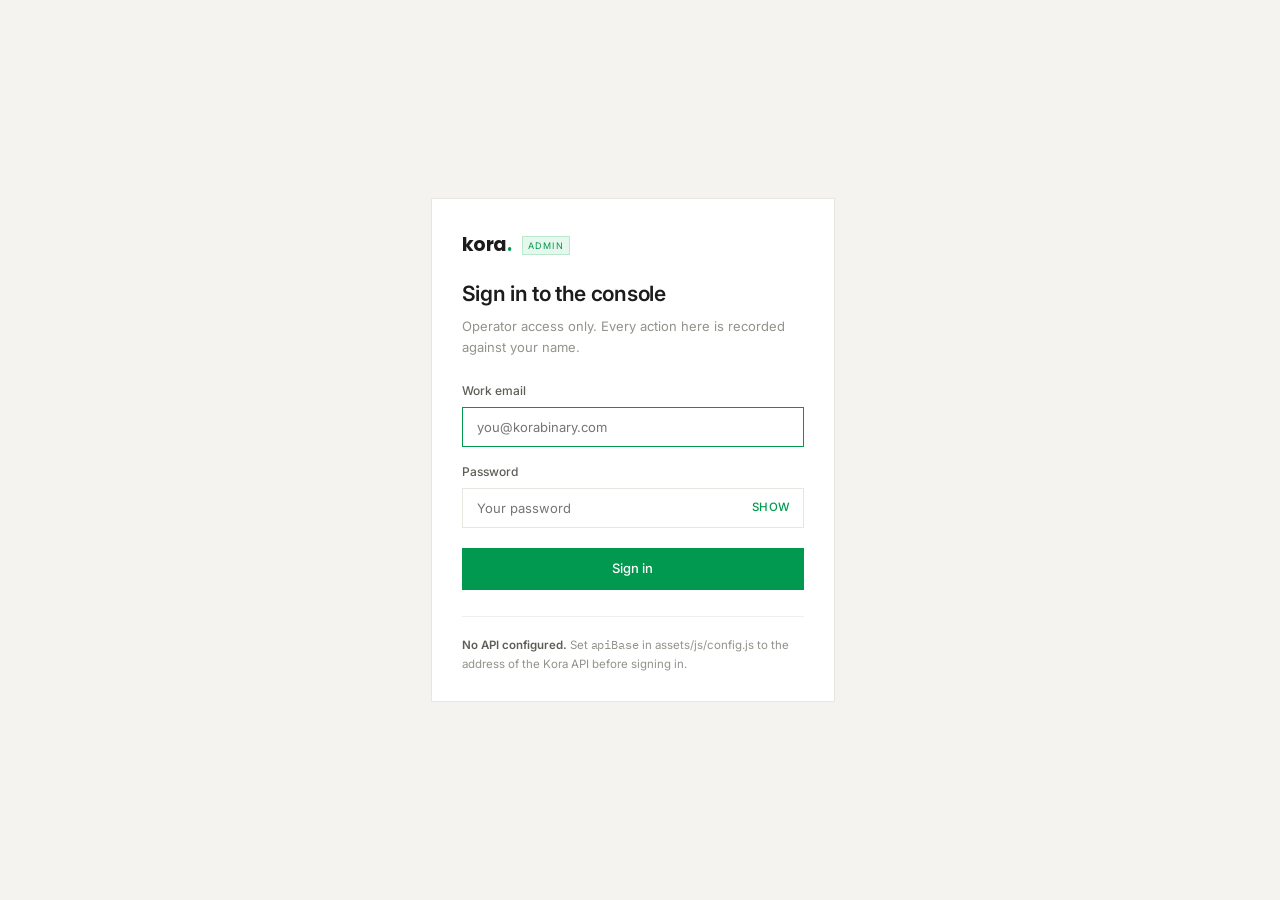
==== index.html @ 2da82803 "Kora admin: the console for KoraBinary, LyraBinary and VexaBinary, in the obisflow look Co-Authored-" ====
<!doctype html>
<html lang="en">
<head>
<meta charset="utf-8">
<meta name="viewport" content="width=device-width,initial-scale=1">
<title>Kora Admin, Dashboard</title>
<link rel="icon" href="assets/favicon.ico" sizes="any">
<link rel="icon" type="image/png" sizes="32x32" href="assets/favicon-32.png">
<link rel="apple-touch-icon" href="assets/apple-touch-icon.png">
<link rel="preconnect" href="https://fonts.gstatic.com" crossorigin>
<link rel="stylesheet" href="https://fonts.googleapis.com/css2?family=Inter:wght@400;500;600;700&family=Poppins:wght@700&family=IBM+Plex+Mono:wght@400;500;600&display=swap">
<link rel="stylesheet" href="assets/css/admin.css">
</head>
<body data-page="dashboard" data-title="Dashboard">
<script src="assets/js/config.js"></script>
<script src="assets/js/api.js"></script>
<script src="assets/js/admin.js"></script>
<script>
(function () {
  var A = window.Admin;
  if (!A.mountChrome()) return;   /* not signed in */

  var page = document.getElementById('page');

  async function load() {
    page.innerHTML = A.loadingBlock('Loading the console');

    var stats, daily, payments, queue;
    try {
      /* Fetched together: four sequential round trips would make the
         dashboard feel broken on a cold Render instance. */
      var results = await Promise.all([
        A.data.stats(),
        A.data.daily(14),
        A.data.payments({ limit: 8, provider: 'payhero' }),   /* M-Pesa prompts only */
        A.data.withdrawals({ status: 'pending', limit: 6 })
      ]);
      stats = results[0];
      daily = results[1];
      payments = results[2].payments;
      queue = results[3].withdrawals;
    } catch (err) {
      page.innerHTML = A.errorBlock(err.message, 'retry');
      document.getElementById('retry').addEventListener('click', load);
      return;
    }

    /* ---- headline figures ----
       Money held is first and on its own: it is what is owed to
       customers, and the number an operator should never have to hunt
       for. */
    if (!stats.users && !stats.depositCount && !payments.length) {
      page.innerHTML = A.card('Dashboard',
        A.emptyBlock('Nothing has happened yet',
          'Once people sign up and money starts moving, this is where it is summarised.',
          '<a class="btn btn-ghost btn-sm" href="users.html">Open users</a>'), '', true);
      return;
    }

    var kpis = '<div class="kpis">' +
      A.kpi('Customer funds held', A.usd(stats.heldMinor),
        'across ' + A.count(stats.activeUsers) + ' active accounts') +
      A.kpi('Deposits settled', A.shortMoney(stats.depositsMinor, 'KES'),
        A.count(stats.depositCount) + ' payments') +
      A.kpi('Payouts awaiting review', A.usd(stats.payoutsPendingMinor),
        stats.payoutsPending + ' request' + (stats.payoutsPending === 1 ? '' : 's'),
        stats.payoutsPending ? 'neg' : '') +
      A.kpi('Settlement rate', stats.settlementRate.toFixed(1) + '%',
        stats.failedCount + ' failed, ' + stats.pendingCount + ' pending',
        stats.settlementRate >= 85 ? 'pos' : 'neg') +
    '</div>';

    /* ---- 14-day bars, flat colour ---- */
    var peak = Math.max(1, Math.max.apply(null, daily.map(function (d) {
      return Math.max(d.depositsMinor, d.withdrawalsMinor);
    })));
    var bars = '<div class="bars">' + daily.map(function (d) {
      var label = new Date(d.t).toLocaleDateString('en-GB', { day: '2-digit', month: 'short' });
      return '<div class="bar-col" title="' + label + ' \u2014 in ' +
          A.shortMoney(d.depositsMinor, 'KES') + ', out ' +
          A.shortMoney(d.withdrawalsMinor, 'KES') + '">' +
        '<div class="bar" style="height:' + Math.round(d.depositsMinor / peak * 100) + '%"></div>' +
        '<div class="bar alt" style="height:' + Math.round(d.withdrawalsMinor / peak * 100) + '%"></div>' +
        '<div class="bar-x">' + new Date(d.t).getDate() + '</div>' +
      '</div>';
    }).join('') + '</div>' +
    '<div class="legend" style="margin-top:14px">' +
      '<span><i class="a"></i>Deposits</span><span><i class="b"></i>Withdrawals</span>' +
    '</div>';

    var recent = payments.slice(0, 8).map(function (p) {
      return '<tr><td>' + A.who(p.userName, p.reference) + '</td>' +
        '<td>' + A.esc(p.providerLabel) + '</td>' +
        '<td class="num right">' + A.money(p.amountMinor, p.currency) + '</td>' +
        '<td class="right">' + A.pill(p.status) + '</td>' +
        '<td class="right muted">' + A.ago(p.created) + '</td></tr>';
    });

    var waiting = queue.slice(0, 6).map(function (w) {
      return '<tr><td>' + A.who(w.userName, w.destination) + '</td>' +
        '<td class="num right">' + A.usd(w.amountMinor) + '</td>' +
        '<td class="right muted">' + A.ago(w.created) + '</td></tr>';
    });

    page.innerHTML =
      kpis +
      '<div class="split">' +
        A.card('Money in and out, last 14 days', bars) +
        A.card('Payouts waiting',
          A.table([{ label: 'Customer' }, { label: 'Amount', right: true },
                   { label: 'Waiting', right: true }], waiting),
          '<a class="btn btn-ghost btn-sm" href="withdrawals.html">Open queue</a>', true) +
      '</div>' +
      A.card('Recent deposits',
        A.table([
          { label: 'Customer' }, { label: 'Method' }, { label: 'Amount', right: true },
          { label: 'Status', right: true }, { label: 'When', right: true }
        ], recent),
        '<a class="btn btn-ghost btn-sm" href="payments.html">See all</a>', true) +
      (A.data.live ? '' :
        '<div class="foot-note">Mock data held in the browser. ' +
        'Set apiBase in assets/js/config.js to read from the API.</div>');
  }

  load();
})();
</script>
</body>
</html>
---- assets/css/admin.css ----
/* ============================================================
   Nexas Admin
   White ground, purple actions, square corners, flat colour.
   No gradients, no rounded cards, no decorative colour — an operator
   console is read all day, and everything that is not information is
   noise.
   ============================================================ */

:root{
  /* neutrals */
  --bg:#FAFAF9;
  --surface:#FFFFFF;
  --surface-2:#F4F3F0;
  --surface-3:#EDEBE6;
  --line:#E8E6E1;
  --line-soft:#F0EFEB;
  --text:#1C1C1C;
  --text-2:#5E5E59;
  --muted:#93928C;

  /* purple — the only accent in the console */
  --purple:#00994F;
  --purple-hover:#007A3F;
  --purple-soft:#E6F7EE;
  --purple-line:#B9E8CF;
  --purple-pale:#8FD9B3;

  /* status */
  --pos:#00A861;
  --pos-soft:#E6F4ED;
  --neg:#E0413F;
  --neg-soft:#FCEBEA;
  --warn:#9A6100;
  --warn-soft:#FDF2E2;
  --info:#20558A;
  --info-soft:#E8F0F8;

  /* The same family as the site, and the same family as the figures
     below it. One typeface across the console reads as one tool. */
  --sans:"Inter",-apple-system,BlinkMacSystemFont,"Segoe UI",Helvetica,Arial,sans-serif;
  --mono:"IBM Plex Mono",ui-monospace,SFMono-Regular,Menlo,Consolas,monospace;

  --rail:236px;
  --topbar:60px;
}

*{box-sizing:border-box;-webkit-tap-highlight-color:transparent}
html{scrollbar-gutter:stable}
html,body{height:100%}
body{
  margin:0;background:var(--bg);color:var(--text);
  font-family:var(--sans);font-size:14px;line-height:1.5;
  -webkit-font-smoothing:antialiased;
}
button{font:inherit;color:inherit;background:none;border:none;cursor:pointer;padding:0}
input,select,textarea{font:inherit}
a{color:inherit;text-decoration:none}
svg{display:block}
table{border-collapse:collapse;width:100%}
[hidden]{display:none!important}
:focus-visible{outline:2px solid var(--purple);outline-offset:2px}

.num{font-family:var(--mono);font-variant-numeric:tabular-nums;letter-spacing:-.01em}
.muted{color:var(--muted)}
.pos{color:var(--pos)} .neg{color:var(--neg)}

/* ---------------- shell ---------------- */
.shell{display:flex;min-height:100dvh}

.rail{
  width:var(--rail);flex:none;border-right:1px solid var(--line);
  background:var(--surface);display:flex;flex-direction:column;
  position:sticky;top:0;height:100dvh;
}
.rail-brand{
  display:flex;align-items:center;gap:10px;height:var(--topbar);
  padding:0 18px;border-bottom:1px solid var(--line-soft);flex:none;
}
.rail-brand b{font-size:15px;letter-spacing:.18em;text-transform:uppercase;font-weight:600}
.rail-brand span{
  font-size:9px;letter-spacing:.14em;text-transform:uppercase;color:var(--purple);
  border:1px solid var(--purple-line);background:var(--purple-soft);padding:2px 5px;
}
.rail-nav{padding:14px 10px;display:flex;flex-direction:column;gap:1px;overflow-y:auto}
.rail-sect{
  font-size:9.5px;letter-spacing:.14em;text-transform:uppercase;color:var(--muted);
  padding:16px 10px 7px;font-weight:600;
}
.rail-nav a{
  display:flex;align-items:center;gap:11px;padding:9px 10px;
  color:var(--text-2);font-size:13.5px;border-left:2px solid transparent;
}
.rail-nav a:hover{background:var(--surface-2);color:var(--text)}
.rail-nav a.on{
  background:var(--purple-soft);color:var(--purple);
  border-left-color:var(--purple);font-weight:500;
}
.rail-nav a svg{flex:none;opacity:.85}
.rail-foot{margin-top:auto;padding:14px;border-top:1px solid var(--line-soft);font-size:11.5px;color:var(--muted)}

.main{flex:1;min-width:0;display:flex;flex-direction:column}
.topbar{
  height:var(--topbar);flex:none;display:flex;align-items:center;gap:14px;
  padding:0 22px;border-bottom:1px solid var(--line);background:var(--surface);
  position:sticky;top:0;z-index:20;
}
.topbar h1{font-size:15.5px;font-weight:600;margin:0;letter-spacing:-.01em}
.topbar .spacer{flex:1}
.who{display:flex;align-items:center;gap:9px;font-size:12.5px;color:var(--text-2)}
.who i{
  width:28px;height:28px;display:grid;place-items:center;font-style:normal;
  background:var(--purple-soft);color:var(--purple);font-size:12px;font-weight:600;
  border:1px solid var(--purple-line);
}
.page{padding:22px;display:flex;flex-direction:column;gap:20px}

/* ---------------- buttons ---------------- */
.btn{
  display:inline-flex;align-items:center;justify-content:center;gap:8px;
  padding:9px 16px;font-size:13px;font-weight:500;border-radius:0;
  border:1px solid transparent;white-space:nowrap;
}
.btn-primary{background:var(--purple);color:#fff}
.btn-primary:hover{background:var(--purple-hover)}
.btn-ghost{background:var(--surface);border-color:var(--line);color:var(--text)}
.btn-ghost:hover{background:var(--surface-2)}
.btn-quiet{color:var(--purple);padding:7px 10px}
.btn-quiet:hover{background:var(--purple-soft)}
.btn-danger{background:var(--surface);border-color:var(--line);color:var(--neg)}
.btn-danger:hover{background:var(--neg-soft)}
.btn-sm{padding:6px 11px;font-size:12px}
.btn:disabled{opacity:.45;cursor:not-allowed}

/* ---------------- cards ---------------- */
.card{background:var(--surface);border:1px solid var(--line);border-radius:0}
.card-head{
  display:flex;align-items:center;gap:12px;
  padding:14px 16px;border-bottom:1px solid var(--line-soft);
}
.card-head h2{font-size:13.5px;font-weight:600;margin:0}
.card-head .spacer{flex:1}
.card-body{padding:16px}

/* KPI row */
.kpis{display:grid;grid-template-columns:repeat(2,1fr);gap:0;border:1px solid var(--line)}
.kpi{padding:16px 18px;border-right:1px solid var(--line-soft);border-top:1px solid var(--line-soft)}
.kpi:nth-child(-n+2){border-top:none}
.kpi:nth-child(2n){border-right:none}
.kpi-label{font-size:10px;letter-spacing:.12em;text-transform:uppercase;color:var(--muted);font-weight:600}
.kpi-value{font-family:var(--mono);font-size:24px;margin-top:9px;letter-spacing:-.02em}
.kpi-note{font-size:11.5px;color:var(--muted);margin-top:6px}
.kpi-note.pos{color:var(--pos)} .kpi-note.neg{color:var(--neg)}

/* ---------------- tables ---------------- */
.table-wrap{overflow-x:auto}
table th{
  text-align:left;font-size:10px;letter-spacing:.11em;text-transform:uppercase;
  color:var(--muted);font-weight:600;padding:10px 14px;
  border-bottom:1px solid var(--line);background:var(--surface-2);white-space:nowrap;
}
table td{padding:12px 14px;border-bottom:1px solid var(--line-soft);font-size:13px;vertical-align:middle}
table tr:last-child td{border-bottom:none}
tbody tr:hover{background:var(--surface-2)}
td.right,th.right{text-align:right}
td.num{font-family:var(--mono);font-variant-numeric:tabular-nums}
.cell-main{font-weight:500}
.cell-sub{font-size:11.5px;color:var(--muted);margin-top:2px}
.row-click{cursor:pointer}

/* ---------------- status pills ---------------- */
/* The word carries the colour, nothing else. Boxed pills put a second
   coloured shape in every row, and a table of forty rows then reads as
   a grid of blocks rather than a list of people. */
.pill{
  display:inline-block;padding:0;background:none;border:none;
  font-size:10.5px;font-weight:600;letter-spacing:.07em;text-transform:uppercase;
}
.pill.ok{color:var(--pos)}
.pill.bad{color:var(--neg)}
.pill.wait{color:var(--warn)}
.pill.info{color:var(--info)}
.pill.off{color:var(--muted)}

/* ---------------- filters ---------------- */
/* Filters sit on the right. The search box, where there is one, keeps
   the left edge and pushes everything after it across — so the controls
   land in the same place on every page whether or not a search exists. */
.filters{display:flex;align-items:center;gap:8px;flex-wrap:wrap;justify-content:flex-end}
.filters .search-field{margin-right:auto}
.field{
  display:flex;align-items:center;gap:8px;border:1px solid var(--line);
  background:var(--surface);padding:0 10px;height:34px;
}
.field svg{color:var(--muted);flex:none}
.field input,.field select{
  border:none;outline:none;background:none;height:100%;min-width:0;
  font-size:13px;color:var(--text);
}
.field input{width:210px}
.seg{display:flex;border:1px solid var(--line)}
.seg button{padding:7px 13px;font-size:12.5px;color:var(--text-2);border-right:1px solid var(--line)}
.seg button:last-child{border-right:none}
.seg button:hover{background:var(--surface-2)}
/* A ticket, and the reply to it. Somebody typed this into a phone at
   midnight; it keeps its own line breaks rather than becoming one
   paragraph. */
.ticket-body{
  border:1px solid var(--line);background:var(--surface-2);padding:11px 12px;
  font-size:13px;line-height:1.6;white-space:pre-wrap;word-break:break-word;
}
/* A reply needs room. The single-line .field is the wrong shape for it. */
.field:has(textarea){height:auto;padding:8px 10px;align-items:stretch}
.field textarea{
  border:none;outline:none;background:none;width:100%;resize:vertical;
  color:var(--text);font-size:13px;line-height:1.55;min-height:96px;
}
.seg button.on{background:var(--purple);color:#fff}

/* ---------------- chart ---------------- */
.bars{display:flex;align-items:flex-end;gap:6px;height:150px;padding:0 2px}
.bar-col{flex:1;display:flex;flex-direction:column;justify-content:flex-end;align-items:center;gap:7px;height:100%}
.bar{width:100%;background:var(--purple);min-height:2px}
.bar.alt{background:var(--purple-pale)}
.bar-x{font-size:10px;color:var(--muted);white-space:nowrap}
.legend{display:flex;gap:16px;font-size:11.5px;color:var(--muted)}
.legend span{display:flex;align-items:center;gap:6px}
.legend i{width:10px;height:10px;display:block}
.legend i.a{background:var(--purple)} .legend i.b{background:var(--purple-pale)}

/* ---------------- modal ----------------
   Centred, narrow, and it never scrolls the page behind it. The body
   scrolls inside itself so a long error is readable without the footer
   and its copy button leaving the screen — which is the whole reason
   somebody opened it. */
.modal{
  position:fixed;inset:0;z-index:60;display:flex;align-items:center;
  justify-content:center;padding:20px;
  opacity:0;pointer-events:none;transition:opacity .16s ease;
}
.modal.on{opacity:1;pointer-events:auto}
.modal-box{
  width:min(100%,640px);max-height:86vh;display:flex;flex-direction:column;
  background:var(--surface);border:1px solid var(--line);
  box-shadow:0 24px 60px rgba(18,22,28,.22);
  transform:translateY(8px);transition:transform .18s cubic-bezier(.32,.72,0,1);
}
.modal.on .modal-box{transform:none}
.modal-head{
  display:flex;align-items:flex-start;gap:12px;padding:16px 16px 14px;
  border-bottom:1px solid var(--line);
}
.modal-head h2{margin:0;font-size:15px;font-weight:600}
.modal-head p{margin:3px 0 0;font-size:12.5px;color:var(--muted);line-height:1.5}
.modal-head .spacer{flex:1}
/* A failure says so before it is read: a red edge along the top, rather
   than a red panel, which would make every line in it look like an
   error message. */
.modal.bad .modal-box{border-top:2px solid var(--neg)}
.modal.ok .modal-box{border-top:2px solid var(--pos)}
.modal-body{padding:16px;overflow-y:auto;display:flex;flex-direction:column;gap:14px}
.modal-foot{
  padding:12px 16px;border-top:1px solid var(--line);
  display:flex;gap:8px;flex-wrap:wrap;align-items:center;
}
.modal-foot .spacer{flex:1}

/* The block that gets copied. Monospace, selectable, and scrolling
   sideways rather than wrapping a URL into something that cannot be
   pasted back. */
.diag{
  margin:0;padding:12px;background:var(--surface-2);border:1px solid var(--line);
  font-family:var(--mono);font-size:11.5px;line-height:1.65;color:var(--text-2);
  white-space:pre-wrap;word-break:break-word;max-height:340px;overflow:auto;
  user-select:text;
}

/* ---------------- the test bench ---------------- */
.test-row{
  display:flex;align-items:center;gap:14px;padding:14px 16px;
}
.test-row + .test-row{border-top:1px solid var(--line-soft)}
.test-main{min-width:0;flex:1}
.test-main b{display:block;font-size:13.5px;font-weight:500}
.test-main span{display:block;font-size:12px;color:var(--muted);line-height:1.55;margin-top:2px}
/* The result line replaces the description once a test has run, so a row
   says what happened rather than what it would do. */
.test-main .result{margin-top:5px;font-family:var(--mono);font-size:11.5px}
.test-main .result.ok{color:var(--pos)}
.test-main .result.bad{color:var(--neg)}
.test-main .result.wait{color:var(--warn)}
.test-act{display:flex;align-items:center;gap:8px;flex:none}
.test-form{
  display:flex;gap:8px;flex-wrap:wrap;align-items:flex-end;
  padding:14px 16px;border-top:1px solid var(--line-soft);background:var(--surface-2);
}
.test-form .field-block{flex:1;min-width:190px}
@media (max-width:640px){
  .test-row{flex-wrap:wrap}
  .test-act{width:100%}
  .test-act .btn{flex:1}
}

/* ---------------- drawer ---------------- */
.scrim{
  position:fixed;inset:0;background:rgba(18,22,28,.4);z-index:40;
  opacity:0;pointer-events:none;transition:opacity .18s ease;
}
.scrim.on{opacity:1;pointer-events:auto}
.drawer{
  position:fixed;top:0;right:0;bottom:0;width:min(92vw,460px);z-index:50;
  background:var(--surface);border-left:1px solid var(--line);
  transform:translateX(102%);transition:transform .22s cubic-bezier(.32,.72,0,1);
  display:flex;flex-direction:column;overflow-y:auto;
}
.drawer.on{transform:none}
.drawer-head{
  display:flex;align-items:flex-start;gap:12px;padding:18px;
  border-bottom:1px solid var(--line);position:sticky;top:0;background:var(--surface);
}
.drawer-head h2{margin:0;font-size:16px;font-weight:600}
.drawer-head p{margin:3px 0 0;font-size:12.5px;color:var(--muted)}
.drawer-body{padding:18px;display:flex;flex-direction:column;gap:18px}
.drawer-foot{
  margin-top:auto;padding:14px 18px;border-top:1px solid var(--line);
  display:flex;gap:8px;flex-wrap:wrap;position:sticky;bottom:0;background:var(--surface);
}
.iconbtn{width:30px;height:30px;display:grid;place-items:center;color:var(--muted);flex:none}
.iconbtn:hover{background:var(--surface-2);color:var(--text)}

.kv{display:flex;justify-content:space-between;gap:16px;padding:9px 0;font-size:13px}
.kv + .kv{border-top:1px solid var(--line-soft)}
.kv span{color:var(--muted)}
.kv b{font-weight:500}
.sect-label{
  font-size:10px;letter-spacing:.12em;text-transform:uppercase;
  color:var(--muted);font-weight:600;margin-bottom:8px;
}

/* ---------------- misc ---------------- */
.empty{padding:44px 20px;text-align:center;color:var(--muted);font-size:13px}
.toast{
  position:fixed;left:50%;bottom:24px;transform:translate(-50%,10px);z-index:80;
  background:var(--text);color:#fff;padding:11px 18px;font-size:12.5px;
  opacity:0;pointer-events:none;transition:opacity .18s ease,transform .18s ease;
}
.toast.on{opacity:1;transform:translate(-50%,0)}
.foot-note{font-size:11.5px;color:var(--muted);padding:0 2px 8px}

.rail-toggle{display:none}

/* ---------------- narrow ---------------- */
@media (max-width:900px){
  .rail{
    position:fixed;left:0;top:0;z-index:45;transform:translateX(-102%);
    transition:transform .22s cubic-bezier(.32,.72,0,1);
  }
  .rail.on{transform:none}
  .rail-toggle{display:grid}
  .page{padding:16px}
  .kpis{grid-template-columns:1fr 1fr}
}
@media (min-width:1100px){
  .kpis{grid-template-columns:repeat(4,1fr)}
  .kpi:nth-child(-n+4){border-top:none}
  .kpi:nth-child(2n){border-right:1px solid var(--line-soft)}
  .kpi:nth-child(4n){border-right:none}
  .split{display:grid;grid-template-columns:1.6fr 1fr;gap:20px;align-items:start}
}


/* ---------------- loader ----------------
   Flat purple bars. Same idea as the trading app so a wait reads the
   same wherever it appears. */
.loader{display:inline-flex;align-items:center;gap:3px;height:16px}
.loader i{
  display:block;width:3px;height:16px;background:currentColor;
  animation:loadbar .9s ease-in-out infinite;transform-origin:center;
}
.loader i:nth-child(1){animation-delay:-.08s}
.loader i:nth-child(2){animation-delay:-.16s}
.loader i:nth-child(3){animation-delay:-.24s}
.loader i:nth-child(4){animation-delay:-.32s}
.loader.sm i{height:13px;width:2.5px}
@keyframes loadbar{0%,80%,100%{transform:scaleY(.36)}40%{transform:scaleY(1)}}
@media (prefers-reduced-motion:reduce){.loader i{transform:scaleY(1)}}

/* ---------------- sign in ---------------- */
.signin-page{background:var(--surface-2)}
.signin{
  min-height:100dvh;display:flex;align-items:center;justify-content:center;
  padding:28px 20px;
}
.signin-card{
  width:100%;max-width:404px;background:var(--surface);
  border:1px solid var(--line);border-radius:0;padding:32px 30px 26px;
}
.signin-brand{display:flex;align-items:center;gap:9px;margin-bottom:26px}
.signin-brand b{font-size:15px;letter-spacing:.18em;text-transform:uppercase;font-weight:600}
.signin-brand span{
  font-size:9px;letter-spacing:.14em;text-transform:uppercase;color:var(--purple);
  border:1px solid var(--purple-line);background:var(--purple-soft);padding:2px 5px;
}
.signin h1{font-size:21px;font-weight:600;margin:0 0 7px;letter-spacing:-.015em}
.signin-sub{margin:0 0 24px;font-size:13px;color:var(--muted);line-height:1.6}
.signin form{display:flex;flex-direction:column;gap:16px}
.field-block{display:flex;flex-direction:column;gap:7px}
.field-block label{font-size:12px;font-weight:500;color:var(--text-2)}
.field-block .field{height:40px;padding:0 12px}
.field-block .field input{flex:1;width:100%}
.field-block .field:focus-within{border-color:var(--purple)}
.field-block .field.bad{border-color:var(--neg)}
.reveal{
  font-size:11.5px;font-weight:500;color:var(--purple);
  letter-spacing:.04em;text-transform:uppercase;flex:none;
}
.field-error{font-size:12px;color:var(--neg);line-height:1.5}
.signin-error{
  border:1px solid #F2CFCD;background:var(--neg-soft);padding:10px 12px;
}
.signin-go{width:100%;height:42px;margin-top:4px}
.signin-note{
  margin-top:26px;padding-top:18px;border-top:1px solid var(--line-soft);
  font-size:11.5px;color:var(--muted);line-height:1.7;
}
.signin-note b{color:var(--text-2);font-weight:600}
.signin-demo{
  display:flex;align-items:center;gap:8px;flex-wrap:wrap;margin-top:12px;
  padding:10px 12px;background:var(--surface-2);border:1px solid var(--line-soft);
}
.signin-demo span{
  font-size:9.5px;letter-spacing:.12em;text-transform:uppercase;font-weight:600;color:var(--muted);
}
.signin-demo code{
  font-family:var(--mono);font-size:11.5px;color:var(--text-2);
  background:var(--surface);border:1px solid var(--line);padding:3px 7px;
}

/* the rail footer now holds a sign-out */
.rail-foot{display:flex;flex-direction:column;gap:9px;align-items:flex-start}
.rail-out{
  display:flex;align-items:center;gap:11px;width:100%;
  padding:11px 14px;font-size:13px;color:var(--text-2);text-align:left;
  border-top:1px solid var(--line-soft);
}
.rail-out:hover{background:var(--neg-soft);color:var(--neg)}
.rail-out svg{flex:none;opacity:.8}


/* ---------------- rail profile ----------------
   The operator lives at the foot of the rail. It is a link, not a
   label: the place your own name appears is where you expect to go to
   change it. */
.rail-foot{display:flex;flex-direction:column;gap:0;padding:0}
.rail-source{padding:12px 14px;font-size:11px;color:var(--muted);border-bottom:1px solid var(--line-soft)}
.rail-me{
  display:flex;align-items:center;gap:10px;padding:12px 14px;
  border-left:2px solid transparent;
}
.rail-me:hover{background:var(--surface-2)}
.rail-me.on{background:var(--purple-soft);border-left-color:var(--purple)}
.rail-me > i{
  width:30px;height:30px;flex:none;display:grid;place-items:center;font-style:normal;
  background:var(--purple-soft);color:var(--purple);border:1px solid var(--purple-line);
  font-size:12px;font-weight:600;
}
.rail-me > span{flex:1;min-width:0}
.rail-me b{display:block;font-size:13px;font-weight:500;overflow:hidden;text-overflow:ellipsis;white-space:nowrap}
.rail-me span span{display:block;font-size:11px;color:var(--muted);margin-top:1px}
.rail-me svg{color:var(--muted);flex:none}
.rail-me.on > i{background:var(--surface);border-color:var(--purple)}


/* ---------------- finances ---------------- */
.legend i.c{background:var(--neg)}
.netbars{display:flex;align-items:stretch;gap:6px;height:112px;padding:0 2px}
.net-col{flex:1;display:flex;flex-direction:column;align-items:center}
.net-up{flex:1;display:flex;align-items:flex-end;width:100%}
.net-down{flex:1;display:flex;align-items:flex-start;width:100%}
/* min-height so a day that is barely negative still reads as a bar
   rather than a stray hairline under the axis */
.net-up i{display:block;width:100%;background:var(--purple);min-height:3px}
.net-down i{display:block;width:100%;background:var(--neg);min-height:3px}
.net-zero{width:100%;height:1px;background:var(--line);flex:none}

.dombar{display:flex;flex-direction:column;gap:3px;width:100%}
.dombar i,.dombar u{display:block;height:6px;min-width:2px}
.dombar i{background:var(--purple)}
.dombar u{background:var(--neg);opacity:.55}

.split-row{display:flex;align-items:center;gap:12px;padding:9px 0}
.split-row + .split-row{border-top:1px solid var(--line-soft)}
.split-row > span{width:64px;flex:none;font-size:13px}
.split-bar{flex:1;height:8px;background:var(--surface-3)}
.split-bar i{display:block;height:100%;background:var(--purple)}
.split-row b{font-size:13px;font-weight:500;min-width:88px;text-align:right}

/* ---------------- sessions ---------------- */
.live-card{border-color:var(--purple)}
.live-dot{
  width:8px;height:8px;flex:none;border-radius:50%;background:var(--neg);
  animation:livepulse 1.6s ease-in-out infinite;
}
@keyframes livepulse{0%,100%{opacity:1}50%{opacity:.25}}
@media (prefers-reduced-motion:reduce){.live-dot{animation:none}}

.sess-grid{display:grid;grid-template-columns:1fr;gap:0 28px}
.sess-note{
  margin:16px 0 0;padding:12px 14px;background:var(--surface-2);
  border:1px solid var(--line-soft);font-size:13px;color:var(--text-2);
}
.sess-form{display:grid;grid-template-columns:1fr;gap:16px}
.sess-form .sess-wide{grid-column:1/-1}
.sess-go{justify-self:start;grid-column:1/-1}

/* ---------------- roles ---------------- */
.role-row{display:flex;flex-direction:column;gap:3px;padding:11px 0}
.role-row + .role-row{border-top:1px solid var(--line-soft)}
.role-row b{font-size:13px;font-weight:600}
.role-row span{font-size:12.5px;color:var(--muted);line-height:1.6}

/* ---------------- profile ---------------- */
.profile-head{display:flex;align-items:center;gap:18px}
.profile-mark{
  width:64px;height:64px;flex:none;display:grid;place-items:center;
  background:var(--purple-soft);color:var(--purple);border:1px solid var(--purple-line);
  font-size:21px;font-weight:600;
}
.profile-head h2{margin:0;font-size:20px;font-weight:600}
.profile-head p{margin:3px 0 0;font-size:13px;color:var(--muted)}
.profile-role{
  display:inline-block;margin-top:9px;font-size:10px;font-weight:600;
  letter-spacing:.12em;text-transform:uppercase;color:var(--purple);
}
.rules{list-style:none;margin:14px 0 0;padding:0;display:flex;flex-wrap:wrap;gap:6px 22px}
.rules li{position:relative;padding-left:18px;font-size:12px;color:var(--muted)}
.rules li::before{
  content:"";position:absolute;left:2px;top:5px;width:7px;height:7px;
  border:1px solid var(--line);
}
.rules li.ok{color:var(--text-2)}
.rules li.ok::before{background:var(--purple);border-color:var(--purple)}

@media (min-width:760px){
  .sess-grid{grid-template-columns:1fr 1fr}
  .sess-form{grid-template-columns:1fr 1fr}
}


/* ---------------- donut ---------------- */
.chart-row{display:grid;grid-template-columns:1fr;gap:20px}
.donut-wrap{display:flex;align-items:center;gap:20px;flex-wrap:wrap}
.donut{position:relative;width:140px;height:140px;flex:none}
.donut svg{width:100%;height:100%;display:block}
.donut-mid{
  position:absolute;inset:0;display:flex;flex-direction:column;
  align-items:center;justify-content:center;text-align:center;pointer-events:none;
}
.donut-mid b{font-family:var(--mono);font-size:15px;letter-spacing:-.02em;line-height:1.2}
.donut-mid span{font-size:9.5px;letter-spacing:.11em;text-transform:uppercase;color:var(--muted);margin-top:3px}
.donut-key{list-style:none;margin:0;padding:0;flex:1;min-width:172px;display:flex;flex-direction:column}
.donut-key li{display:flex;align-items:center;gap:9px;padding:7px 0;font-size:12.5px}
.donut-key li + li{border-top:1px solid var(--line-soft)}
.donut-key i{width:9px;height:9px;flex:none;display:block}
.donut-key span{flex:1;min-width:0;overflow:hidden;text-overflow:ellipsis;white-space:nowrap}
.donut-key b{font-family:var(--mono);font-weight:500;font-size:12px}
.donut-key u{
  text-decoration:none;font-family:var(--mono);font-size:11px;color:var(--muted);
  min-width:34px;text-align:right;
}

/* ---------------- horizontal bars ---------------- */
.hbars{display:flex;flex-direction:column;gap:12px}
.hbar-head{display:flex;align-items:baseline;gap:10px;font-size:12.5px;margin-bottom:5px}
.hbar-name{flex:1;min-width:0;overflow:hidden;text-overflow:ellipsis;white-space:nowrap}
.hbar-host{color:var(--muted);font-size:11.5px;margin-left:4px}
.hbar-head b{font-family:var(--mono);font-weight:500;font-size:12px}
.hbar-head u{text-decoration:none;font-family:var(--mono);font-size:11px;color:var(--muted);min-width:38px;text-align:right}
.hbar-track{height:10px;background:var(--surface-3);border-radius:3px;overflow:hidden}
.hbar-track i{display:block;height:100%;border-radius:3px}
.hbar-note{font-size:10.5px;color:var(--muted);margin-top:2px}

/* ---------------- trend line ---------------- */
.trend{position:relative}
.trend svg{width:100%;height:170px;display:block;overflow:visible}
.trend-x{position:relative;height:16px;margin-top:4px}
.trend-x span{
  position:absolute;transform:translateX(-50%);
  font-size:10px;color:var(--muted);white-space:nowrap;
}

.swatch{
  display:inline-block;width:9px;height:9px;margin-right:8px;
  vertical-align:baseline;
}

@media (min-width:1000px){
  .chart-row{grid-template-columns:repeat(3,1fr)}
}

.chart-row.two{grid-template-columns:1fr}
@media (min-width:900px){.chart-row.two{grid-template-columns:1fr 1fr}}

/* a short checklist inside a drawer */
.notice-box{
  border:1px solid var(--line-soft);background:var(--surface-2);padding:14px;
}
.notice-box b{display:block;font-size:12.5px;font-weight:600;margin-bottom:8px}
.notice-box ul{margin:0;padding-left:18px}
.notice-box li{font-size:12.5px;color:var(--muted);line-height:1.7}


/* ---------------- empty state ----------------
   Quiet and explicit. A blank panel reads as a page that failed; a line
   saying what will appear here reads as a system waiting. */
.empty-state{
  display:flex;flex-direction:column;align-items:center;justify-content:center;
  gap:9px;padding:56px 24px;text-align:center;
}
.empty-state b{font-size:14.5px;font-weight:600;color:var(--text)}
.empty-state span{font-size:13px;color:var(--muted);line-height:1.7;max-width:46ch}
.empty-state .btn{margin-top:8px}

/* the rail has no brand block now, so the nav starts at the top */
.rail-nav{padding-top:18px}

/* ---------------- system status ---------------- */
/* One card per dependency, in a row that wraps. The dot carries the
   state and the word repeats it, because a dot alone is unreadable to
   anyone who cannot separate the two greens. */
.status-row{
  display:grid;grid-template-columns:repeat(auto-fit,minmax(190px,1fr));
  gap:0;border:1px solid var(--line);margin-bottom:18px;
}
.status-cell{padding:14px 16px;border-right:1px solid var(--line);min-width:0}
.status-cell:last-child{border-right:none}
.status-top{display:flex;align-items:center;gap:7px}
.status-dot{width:7px;height:7px;flex:none;border-radius:50%;background:var(--muted)}
.status-dot.live{background:var(--pos)}
.status-dot.warn{background:var(--warn)}
.status-dot.auth{background:var(--warn)}
.status-dot.down{background:var(--neg)}
.status-dot.off{background:var(--muted)}
.status-name{font-size:12.5px;font-weight:600;color:var(--text)}
.status-state{
  margin-left:auto;font-size:10.5px;font-weight:600;letter-spacing:.07em;
  text-transform:uppercase;color:var(--muted);
}
.status-state.live{color:var(--pos)}
.status-state.warn,.status-state.auth{color:var(--warn)}
.status-state.down{color:var(--neg)}
.status-detail{
  margin-top:6px;font-size:11.5px;color:var(--muted);
  overflow:hidden;text-overflow:ellipsis;white-space:nowrap;
}
.status-ms{font-family:var(--mono);font-size:10.5px;color:var(--muted);margin-top:3px}

/* ---------------- log rows ---------------- */
.log-level{
  font-family:var(--mono);font-size:10.5px;font-weight:600;
  letter-spacing:.06em;text-transform:uppercase;
}
.log-level.error{color:var(--neg)}
.log-level.warn{color:var(--warn)}
.log-level.info{color:var(--muted)}
.log-msg{font-size:13px;color:var(--text)}
.log-ctx{
  font-family:var(--mono);font-size:11px;color:var(--muted);margin-top:3px;
  white-space:pre-wrap;word-break:break-word;
}
.log-src{
  font-family:var(--mono);font-size:11px;color:var(--text-2);
}

/* ---------------- tier badge ----------------
   The one place in the console with a boxed label. Everything else uses
   coloured text, because a table of forty rows reads as a grid of blocks
   otherwise; this earns the box by being rare, which is the same reason
   it is legible at a glance. */
.tier-badge{
  display:inline-block;margin-left:8px;padding:2px 6px;vertical-align:1px;
  font-size:9.5px;font-weight:700;letter-spacing:.09em;
  color:var(--purple);border:1px solid var(--purple);
}

/* A staged-wins account, said plainly where an operator reads what is
   true about the account rather than what they can do to it. */
.demo-on{color:var(--warn);font-weight:600}
.tier-badge.warn{color:var(--warn);border-color:var(--warn)}

/* The submitted document, shown rather than downloaded. A reviewer who
   has to open a file to see it will approve things they have not seen. */
.kyc-doc{
  display:block;width:100%;max-height:420px;object-fit:contain;
  background:var(--surface-2);border:1px solid var(--line);
}
.seg button.on{background:var(--purple);color:#fff}

/* ---------------- which site a deposit came through ---------------- */
/* Novi is the default and stays quiet; Zeno is marked so it can be
   picked out of a long list at a glance. */
.site-tag{
  display:inline-block;font-size:10.5px;font-weight:600;letter-spacing:.07em;
  text-transform:uppercase;color:var(--muted);
}
.site-tag.kora,.site-tag.lyra,.site-tag.vexa,.site-tag.other{border:1px solid currentColor;padding:1px 6px;border-radius:0}
.site-tag.kora{color:#00994F}
.site-tag.lyra{color:#2563EB}
.site-tag.vexa{color:#B8860B}
.site-tag.other{color:#93928C}

.site-tag.zovian{color:#0F9D58}
.site-tag.zenik{color:#DB2777}
.site-tag.veno{color:#0891B2}
.site-tag.zavi{color:#9333EA}
.site-tag.other{color:#CA8A04}

/* Logo: the obisflow wordmark manner, type not an image. */
.rail-brand b{font-family:"Poppins",var(--sans);font-weight:700;letter-spacing:-.02em;text-transform:none;font-size:19px}
.rail-brand b em{font-style:normal;color:var(--purple)}
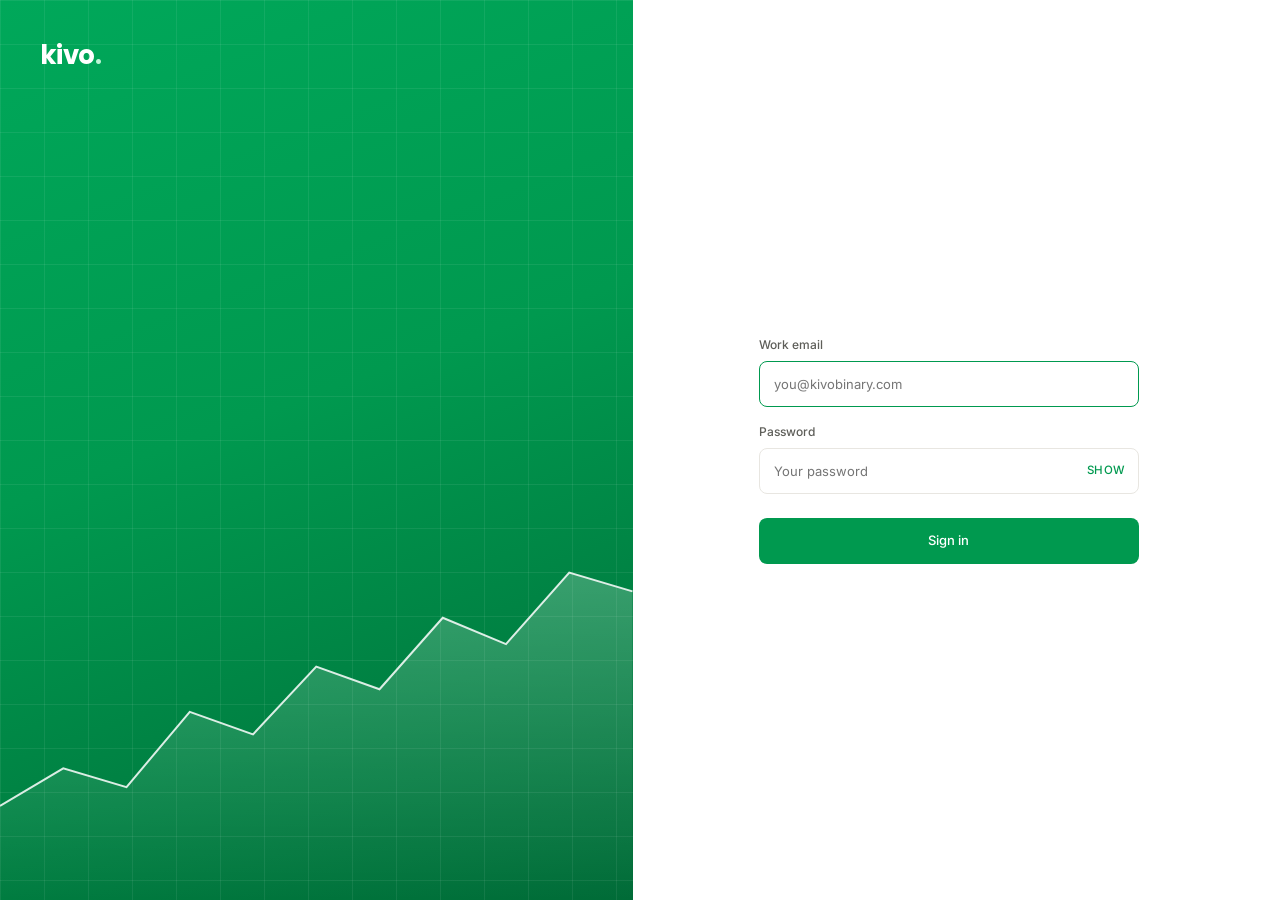
==== commit e9d386d7: "Renamed: Kivo admin for KivoBinary, ZenyTrade and VeraBinary Co-Authored-By: Claude Opus 5.5 <norepl" ====
--- a/index.html
+++ b/index.html
@@ -3,7 +3,7 @@
 <head>
 <meta charset="utf-8">
 <meta name="viewport" content="width=device-width,initial-scale=1">
-<title>Kora Admin, Dashboard</title>
+<title>Kivo Admin, Dashboard</title>
 <link rel="icon" href="assets/favicon.ico" sizes="any">
 <link rel="icon" type="image/png" sizes="32x32" href="assets/favicon-32.png">
 <link rel="apple-touch-icon" href="assets/apple-touch-icon.png">
--- a/assets/css/admin.css
+++ b/assets/css/admin.css
@@ -702,10 +702,10 @@
   display:inline-block;font-size:10.5px;font-weight:600;letter-spacing:.07em;
   text-transform:uppercase;color:var(--muted);
 }
-.site-tag.kora,.site-tag.lyra,.site-tag.vexa,.site-tag.other{border:1px solid currentColor;padding:1px 6px;border-radius:0}
-.site-tag.kora{color:#00994F}
-.site-tag.lyra{color:#2563EB}
-.site-tag.vexa{color:#B8860B}
+.site-tag.kivo,.site-tag.zeny,.site-tag.vera,.site-tag.other{border:1px solid currentColor;padding:1px 6px;border-radius:0}
+.site-tag.kivo{color:#00994F}
+.site-tag.zeny{color:#2563EB}
+.site-tag.vera{color:#B8860B}
 .site-tag.other{color:#93928C}
 
 .site-tag.zovian{color:#0F9D58}
@@ -717,3 +717,53 @@
 /* Logo: the obisflow wordmark manner, type not an image. */
 .rail-brand b{font-family:"Poppins",var(--sans);font-weight:700;letter-spacing:-.02em;text-transform:none;font-size:19px}
 .rail-brand b em{font-style:normal;color:var(--purple)}
+
+/* ---- the loader: two rings, ink outside, the brand green inside ---- */
+.loader{
+  --color-1:var(--text);--color-2:var(--purple);--size:1px;
+  width:calc(48 * var(--size));height:calc(48 * var(--size));
+  border:calc(3 * var(--size)) dotted var(--color-1);border-style:solid solid dotted dotted;
+  border-radius:50%;display:inline-block;position:relative;box-sizing:border-box;flex:none;
+  animation:rotation 2s linear infinite;background:none;gap:0;
+}
+.loader::after{
+  content:'';box-sizing:border-box;position:absolute;left:0;right:0;top:0;bottom:0;margin:auto;
+  border:calc(3 * var(--size)) dotted var(--color-2);border-style:solid solid dotted;
+  width:calc(24 * var(--size));height:calc(24 * var(--size));border-radius:50%;
+  animation:rotationBack 1s linear infinite;transform-origin:center center;
+}
+.loader i{display:none}
+.loader.sm{--size:.34px;--color-1:currentColor;--color-2:currentColor;margin-right:8px;vertical-align:middle}
+@keyframes rotation{0%{transform:rotate(0deg)}100%{transform:rotate(360deg)}}
+@keyframes rotationBack{0%{transform:rotate(0deg)}100%{transform:rotate(-360deg)}}
+
+/* ---------------- sign in: two columns ---------------- */
+.signin.split{display:grid;grid-template-columns:minmax(0,1fr) minmax(0,1fr);padding:0;align-items:stretch;min-height:100dvh}
+.signin-art{
+  position:relative;overflow:hidden;display:flex;flex-direction:column;justify-content:space-between;
+  padding:36px 40px;background:linear-gradient(160deg,#00A85A 0%,#00994F 45%,#006B37 100%);color:#fff;
+}
+.signin-art::before{
+  content:'';position:absolute;inset:0;pointer-events:none;
+  background-image:linear-gradient(rgba(255,255,255,.07) 1px,transparent 1px),linear-gradient(90deg,rgba(255,255,255,.07) 1px,transparent 1px);
+  background-size:44px 44px;
+}
+.signin-mark,.signin-mobile-mark{position:relative}
+.signin-mark b,.signin-mobile-mark b{font-family:"Poppins",var(--sans);font-weight:700;letter-spacing:-.02em;font-size:26px}
+.signin-mark b em{font-style:normal;color:#BDF5D6}
+.signin-chart{position:absolute;left:0;right:0;bottom:0;width:100%;height:46%}
+.signin-pane{display:flex;align-items:center;justify-content:center;padding:40px 24px;background:var(--surface)}
+.signin.split .signin-card{max-width:380px;border:0;padding:0;background:transparent}
+.signin-mobile-mark{display:none;margin-bottom:26px}
+.signin-mobile-mark b em{font-style:normal;color:var(--purple)}
+.signin.split .field-block .field{height:46px;border-radius:8px!important}
+.signin.split .signin-go{height:46px;border-radius:8px!important;margin-top:8px}
+.signin.split .signin-error{border-radius:8px!important}
+.signin.split .signin-note:empty,.signin.split .signin-note[hidden]{display:none}
+@media (max-width:820px){
+  .signin.split{grid-template-columns:1fr}
+  .signin-art{display:none}
+  .signin-mobile-mark{display:block}
+}
+.signin.split{width:100%;max-width:none;margin:0;gap:0}
+.signin-page{background:var(--surface)}
